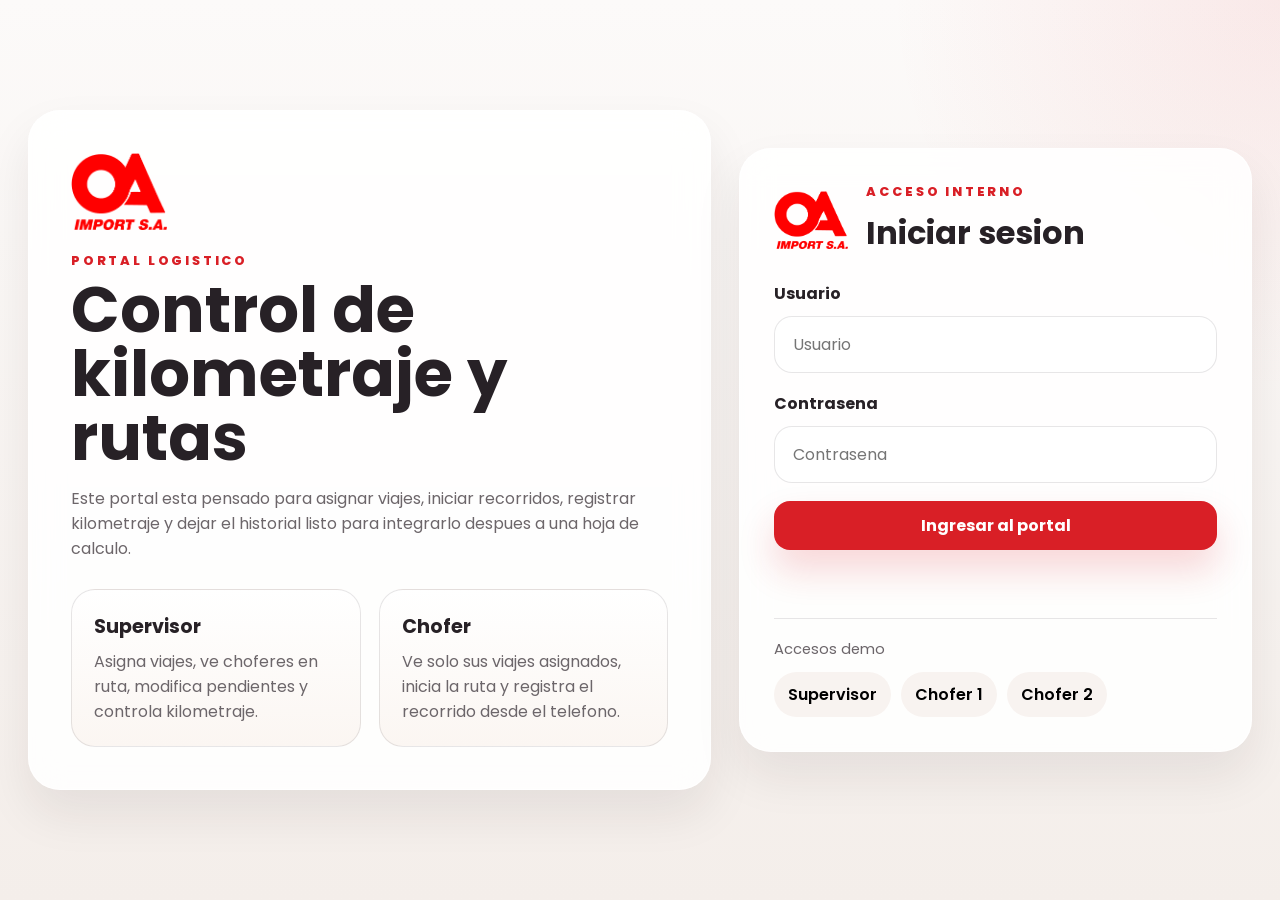
==== index.html @ 6c960598 "Add files via upload" ====
<!DOCTYPE html>
<html lang="es">
<head>
<meta charset="UTF-8">
<meta name="viewport" content="width=device-width, initial-scale=1.0">
<title>OA Import - Control de kilometraje</title>
<link rel="icon" href="favicon.ico" sizes="any">
<link rel="shortcut icon" href="favicon.ico" type="image/x-icon">
<link rel="preconnect" href="https://fonts.googleapis.com">
<link rel="preconnect" href="https://fonts.gstatic.com" crossorigin>
<link href="https://fonts.googleapis.com/css2?family=Poppins:wght@400;500;600;700;800&display=swap" rel="stylesheet">
<link rel="stylesheet" href="mileage.css">
</head>
<body class="mileage-page" data-page="login">
<main class="login-shell">
  <section class="login-showcase">
    <img src="logo.png" alt="Logo OA Import" class="showcase-logo">
    <p class="eyebrow">Portal logistico</p>
    <h1>Control de kilometraje y rutas</h1>
    <p class="showcase-copy">
      Este portal esta pensado para asignar viajes, iniciar recorridos, registrar kilometraje y
      dejar el historial listo para integrarlo despues a una hoja de calculo.
    </p>

    <div class="showcase-grid">
      <article class="mini-card">
        <h2>Supervisor</h2>
        <p>Asigna viajes, ve choferes en ruta, modifica pendientes y controla kilometraje.</p>
      </article>
      <article class="mini-card">
        <h2>Chofer</h2>
        <p>Ve solo sus viajes asignados, inicia la ruta y registra el recorrido desde el telefono.</p>
      </article>
    </div>
  </section>

  <section class="login-card">
    <div class="login-card__header">
      <img src="logo.png" alt="Logo OA Import" class="login-logo">
      <div>
        <p class="eyebrow">Acceso interno</p>
        <h2>Iniciar sesion</h2>
      </div>
    </div>

    <form id="loginForm" class="form-stack">
      <label class="field">
        <span>Usuario</span>
        <input type="text" id="loginUsername" placeholder="Usuario" required>
      </label>

      <label class="field">
        <span>Contrasena</span>
        <input type="password" id="loginPassword" placeholder="Contrasena" required>
      </label>

      <button type="submit" class="button button-primary button-block">Ingresar al portal</button>
      <p id="loginMessage" class="inline-message" aria-live="polite"></p>
    </form>

    <div class="demo-access">
      <p class="demo-access__title">Accesos demo</p>
      <button type="button" class="demo-chip" data-demo-user="supervisor.oa" data-demo-pass="Supervisor2026!">Supervisor</button>
      <button type="button" class="demo-chip" data-demo-user="chofer.raul" data-demo-pass="Chofer2026!">Chofer 1</button>
      <button type="button" class="demo-chip" data-demo-user="chofer.miguel" data-demo-pass="Chofer2026!">Chofer 2</button>
    </div>
  </section>
</main>

<script src="mileage-config.js"></script>
<script src="mileage-app.js"></script>
</body>
</html>
---- mileage.css ----
:root{
  --brand-red:#d91f26;
  --brand-red-dark:#a51419;
  --brand-ink:#272126;
  --brand-warm:#f4e9e3;
  --brand-warm-strong:#ead9d0;
  --brand-surface:#ffffff;
  --brand-soft:#f8f3f0;
  --brand-line:rgba(39,33,38,0.11);
  --brand-muted:#6c666a;
  --brand-green:#177f5d;
  --brand-amber:#946108;
  --brand-blue:#2056a6;
  --shadow-soft:0 24px 48px rgba(38,25,28,0.08);
  --shadow-card:0 18px 34px rgba(36,25,28,0.08);
}

*{
  box-sizing:border-box;
}

html{
  scroll-behavior:smooth;
}

body{
  margin:0;
  font-family:"Poppins",sans-serif;
  color:var(--brand-ink);
  background:
    radial-gradient(circle at top right,rgba(217,31,38,0.08),transparent 25%),
    linear-gradient(180deg,#fcfaf9 0%,#f4eeea 100%);
}

img{
  display:block;
  max-width:100%;
}

button,
input,
textarea,
select{
  font:inherit;
}

button{
  cursor:pointer;
}

[hidden]{
  display:none !important;
}

.eyebrow{
  margin:0 0 8px;
  font-size:0.8rem;
  font-weight:800;
  letter-spacing:0.22em;
  text-transform:uppercase;
  color:var(--brand-red);
}

.button{
  display:inline-flex;
  align-items:center;
  justify-content:center;
  min-height:48px;
  padding:12px 18px;
  border:none;
  border-radius:16px;
  font-weight:700;
  text-decoration:none;
  transition:transform 0.2s ease, box-shadow 0.2s ease, background 0.2s ease;
}

.button:hover{
  transform:translateY(-1px);
}

.button-primary{
  background:var(--brand-red);
  color:#fff;
  box-shadow:0 20px 36px rgba(217,31,38,0.18);
}

.button-primary:hover{
  background:var(--brand-red-dark);
}

.button-secondary{
  background:var(--brand-ink);
  color:#fff;
}

.button-block{
  width:100%;
}

.inline-message{
  min-height:24px;
  margin:0;
  color:var(--brand-muted);
  font-size:0.94rem;
}

.inline-message.is-error{
  color:var(--brand-red);
}

.inline-message.is-success{
  color:var(--brand-green);
}

.field{
  display:flex;
  flex-direction:column;
  gap:10px;
}

.field span{
  font-weight:700;
}

.field input,
.field textarea,
.field select{
  width:100%;
  border:1px solid var(--brand-line);
  border-radius:18px;
  background:#fff;
  padding:15px 18px;
  color:var(--brand-ink);
  outline:none;
  transition:border-color 0.2s ease, box-shadow 0.2s ease;
}

.field input:focus,
.field textarea:focus,
.field select:focus{
  border-color:rgba(217,31,38,0.5);
  box-shadow:0 0 0 4px rgba(217,31,38,0.09);
}

.form-stack{
  display:flex;
  flex-direction:column;
  gap:18px;
}

.form-grid{
  display:grid;
  grid-template-columns:repeat(2,minmax(0,1fr));
  gap:16px;
}

.form-actions{
  display:flex;
  flex-wrap:wrap;
  gap:12px;
  align-items:center;
}

.login-shell{
  width:min(100%,1360px);
  min-height:100vh;
  margin:0 auto;
  padding:28px;
  display:grid;
  grid-template-columns:1.2fr 0.9fr;
  gap:28px;
  align-items:center;
}

.login-showcase,
.login-card{
  background:rgba(255,255,255,0.88);
  border:1px solid rgba(255,255,255,0.9);
  border-radius:32px;
  box-shadow:var(--shadow-soft);
  backdrop-filter:blur(16px);
}

.login-showcase{
  padding:42px;
}

.showcase-logo{
  width:96px;
  margin-bottom:22px;
}

.login-showcase h1{
  max-width:11ch;
  margin:0 0 16px;
  font-size:clamp(2.4rem,5vw,4.4rem);
  line-height:1;
}

.showcase-copy{
  max-width:58ch;
  margin:0 0 28px;
  color:var(--brand-muted);
}

.showcase-grid{
  display:grid;
  grid-template-columns:repeat(2,minmax(0,1fr));
  gap:18px;
}

.mini-card{
  padding:22px;
  border-radius:24px;
  background:linear-gradient(180deg,#fff 0%,#fbf6f2 100%);
  border:1px solid var(--brand-line);
}

.mini-card h2{
  margin:0 0 8px;
  font-size:1.2rem;
}

.mini-card p{
  margin:0;
  color:var(--brand-muted);
}

.login-card{
  padding:34px;
}

.login-card__header{
  display:flex;
  align-items:center;
  gap:18px;
  margin-bottom:24px;
}

.login-logo{
  width:74px;
}

.login-card__header h2{
  margin:0;
  font-size:2rem;
}

.demo-access{
  margin-top:26px;
  padding-top:20px;
  border-top:1px solid var(--brand-line);
  display:flex;
  flex-wrap:wrap;
  gap:10px;
}

.demo-access__title{
  width:100%;
  margin:0 0 2px;
  font-size:0.92rem;
  color:var(--brand-muted);
}

.demo-chip{
  border:none;
  border-radius:999px;
  background:var(--brand-soft);
  padding:10px 14px;
  font-weight:600;
}

.app-shell{
  min-height:100vh;
  display:grid;
  grid-template-columns:292px 1fr;
}

.app-shell--driver{
  grid-template-columns:280px 1fr;
}

.app-sidebar{
  position:sticky;
  top:0;
  align-self:start;
  min-height:100vh;
  padding:26px 22px;
  border-right:1px solid var(--brand-line);
  background:rgba(255,255,255,0.92);
  backdrop-filter:blur(18px);
  display:flex;
  flex-direction:column;
  gap:24px;
}

.app-sidebar__brand{
  display:flex;
  align-items:center;
  gap:16px;
}

.app-logo{
  width:74px;
}

.app-sidebar__brand h1{
  margin:0;
  font-size:1.7rem;
}

.mobile-menu-toggle{
  display:none;
  width:100%;
  min-height:40px;
  padding:10px 12px;
  border:1px solid rgba(39,33,38,0.12);
  border-radius:14px;
  background:var(--brand-warm);
  color:var(--brand-ink);
  font-weight:700;
  text-align:left;
}

.mobile-menu-toggle::after{
  content:"+";
  float:right;
}

.mobile-menu-toggle.is-open::after{
  content:"x";
}

.app-nav{
  display:flex;
  flex-direction:column;
  gap:10px;
}

.nav-link{
  width:100%;
  text-align:left;
  padding:14px 16px;
  border:1px solid transparent;
  border-radius:16px;
  background:transparent;
  color:var(--brand-ink);
  font-weight:700;
}

.nav-link:hover{
  background:#f4eeea;
}

.nav-link.is-active{
  background:var(--brand-ink);
  color:#fff;
  box-shadow:var(--shadow-card);
}

.app-sidebar__footer{
  margin-top:auto;
}

.user-name{
  margin:0 0 14px;
  font-weight:700;
}

.app-main{
  padding:24px 28px 34px;
}

.app-topbar{
  display:flex;
  align-items:center;
  justify-content:space-between;
  gap:20px;
  margin-bottom:24px;
  padding:18px 22px;
  border-radius:24px;
  background:rgba(255,255,255,0.82);
  border:1px solid rgba(255,255,255,0.9);
  box-shadow:var(--shadow-card);
}

.app-topbar h2{
  margin:0;
  font-size:2rem;
}

.user-pill{
  display:inline-flex;
  align-items:center;
  gap:10px;
  padding:10px 14px;
  border-radius:999px;
  background:var(--brand-soft);
  font-weight:700;
}

.status-dot{
  width:10px;
  height:10px;
  border-radius:50%;
  background:var(--brand-green);
}

.view-section{
  display:none;
  gap:22px;
}

.view-section.is-active{
  display:grid;
}

.view-header{
  display:flex;
  align-items:flex-end;
  justify-content:space-between;
  gap:18px;
}

.view-header h3{
  margin:0;
  font-size:2.2rem;
}

.stats-grid{
  display:grid;
  grid-template-columns:repeat(3,minmax(0,1fr));
  gap:18px;
}

.stats-grid--four{
  grid-template-columns:repeat(4,minmax(0,1fr));
}

.stat-card,
.panel-card,
.trip-card{
  background:rgba(255,255,255,0.88);
  border-radius:28px;
  border:1px solid rgba(255,255,255,0.92);
  box-shadow:var(--shadow-card);
}

.stat-card{
  padding:24px;
}

.stat-card--action{
  width:100%;
  border:none;
  text-align:left;
  cursor:pointer;
}

.stat-card--action:hover,
.panel-card--action:hover{
  transform:translateY(-2px);
  box-shadow:0 22px 38px rgba(36,25,28,0.1);
}

.stat-label{
  display:block;
  margin-bottom:14px;
  color:var(--brand-muted);
  font-size:0.95rem;
  font-weight:600;
}

.stat-card strong{
  display:block;
  margin-bottom:8px;
  font-size:2.5rem;
  line-height:1;
}

.stat-card p{
  margin:0;
  color:var(--brand-muted);
}

.panel-card{
  padding:24px;
}

.panel-card--action{
  cursor:pointer;
}

.panel-card__header{
  display:flex;
  justify-content:space-between;
  align-items:flex-start;
  gap:18px;
  margin-bottom:18px;
}

.panel-card__header h4{
  margin:0;
  font-size:1.35rem;
}

.two-column-grid{
  display:grid;
  grid-template-columns:1.05fr 0.95fr;
  gap:18px;
}

.filter-bar{
  display:grid;
  gap:14px;
  margin-bottom:18px;
}

.filter-bar input{
  width:100%;
  border:1px solid var(--brand-line);
  border-radius:16px;
  background:#fff;
  padding:14px 16px;
}

.filter-bar--dual{
  grid-template-columns:2fr auto;
  align-items:center;
}

.stack-list,
.card-list{
  display:grid;
  gap:12px;
}

.card-list--single{
  grid-template-columns:1fr;
}

.summary-row,
.trip-summary,
.trip-card{
  padding:18px 20px;
  border-radius:22px;
  background:var(--brand-soft);
  border:1px solid rgba(39,33,38,0.08);
}

.summary-row,
.trip-summary{
  display:grid;
  gap:8px;
}

.summary-row--action,
.trip-summary--action{
  width:100%;
  border:none;
  text-align:left;
  cursor:pointer;
  transition:transform 0.2s ease, box-shadow 0.2s ease, background 0.2s ease;
}

.summary-row--action:hover,
.trip-summary--action:hover{
  transform:translateY(-1px);
  box-shadow:0 16px 26px rgba(36,25,28,0.09);
}

.summary-row__top,
.trip-card__top{
  display:flex;
  align-items:flex-start;
  justify-content:space-between;
  gap:18px;
}

.summary-row h5,
.trip-card h4,
.trip-summary h5{
  margin:0;
  font-size:1.05rem;
}

.summary-row p,
.trip-card p,
.trip-summary p{
  margin:0;
  color:var(--brand-muted);
}

.trip-card{
  display:grid;
  gap:16px;
}

.trip-card__meta{
  display:grid;
  grid-template-columns:repeat(2,minmax(0,1fr));
  gap:12px 18px;
}

.trip-card__meta-item{
  display:grid;
  gap:4px;
}

.trip-card__meta-item span{
  color:var(--brand-muted);
  font-size:0.82rem;
  font-weight:700;
  text-transform:uppercase;
  letter-spacing:0.08em;
}

.trip-card__meta-item strong{
  font-weight:600;
}

.status-badge{
  display:inline-flex;
  align-items:center;
  justify-content:center;
  min-height:32px;
  padding:6px 12px;
  border-radius:999px;
  font-size:0.82rem;
  font-weight:800;
  background:#ece6e2;
  color:var(--brand-ink);
}

.status-badge--pending{
  background:#fae4c6;
  color:#8a5a08;
}

.status-badge--progress{
  background:#dce7fb;
  color:var(--brand-blue);
}

.status-badge--success{
  background:#dff6eb;
  color:#0d7a54;
}

.status-badge--warm{
  background:var(--brand-warm);
  color:#7c4f08;
}

.trip-card__route{
  display:grid;
  gap:12px;
  padding:14px;
  border-radius:18px;
  background:#fff;
  border:1px solid rgba(39,33,38,0.08);
}

.route-preview{
  width:100%;
  min-height:160px;
  border-radius:18px;
  overflow:hidden;
  background:
    linear-gradient(180deg,rgba(255,255,255,0.2),rgba(255,255,255,0.2)),
    repeating-linear-gradient(90deg,transparent 0 23%,rgba(39,33,38,0.04) 23% 24%),
    repeating-linear-gradient(180deg,transparent 0 23%,rgba(39,33,38,0.04) 23% 24%),
    linear-gradient(180deg,#fff 0%,#f8f3f0 100%);
  border:1px solid rgba(39,33,38,0.08);
}

.route-preview svg{
  width:100%;
  height:100%;
  display:block;
}

.route-preview__empty{
  display:grid;
  place-items:center;
  min-height:160px;
  color:var(--brand-muted);
  font-size:0.92rem;
}

.route-actions{
  display:flex;
  flex-wrap:wrap;
  gap:10px;
}

.route-stats{
  display:grid;
  grid-template-columns:repeat(3,minmax(0,1fr));
  gap:10px;
}

.route-stat{
  padding:12px;
  border-radius:16px;
  background:var(--brand-soft);
  display:grid;
  gap:2px;
}

.route-stat span{
  color:var(--brand-muted);
  font-size:0.8rem;
  font-weight:700;
  text-transform:uppercase;
  letter-spacing:0.06em;
}

.route-stat strong{
  font-size:1rem;
}

.empty-state{
  display:grid;
  place-items:center;
  min-height:220px;
  text-align:center;
  color:var(--brand-muted);
}

.route-view-shell{
  width:min(100%,1380px);
  min-height:100vh;
  margin:0 auto;
  padding:24px 28px 34px;
  display:grid;
  gap:18px;
}

.route-view-hero{
  display:flex;
  align-items:center;
  justify-content:space-between;
  gap:20px;
  padding:24px 28px;
}

.route-view-brand{
  display:flex;
  align-items:center;
  gap:18px;
}

.route-view-brand img{
  width:78px;
}

.route-view-brand h1{
  margin:0 0 8px;
  font-size:2.2rem;
}

.route-view-brand p{
  margin:0;
  color:var(--brand-muted);
}

.route-view-actions{
  display:flex;
  flex-wrap:wrap;
  gap:12px;
  justify-content:flex-end;
}

.route-view-layout{
  display:grid;
  grid-template-columns:1.05fr 1fr;
  gap:18px;
}

.route-summary-card,
.route-map-card,
.route-points-card{
  display:grid;
  gap:16px;
}

.route-summary-card{
  align-content:start;
}

.route-summary-header{
  display:flex;
  align-items:flex-start;
  justify-content:space-between;
  gap:16px;
}

.route-summary-grid{
  display:grid;
  grid-template-columns:repeat(2,minmax(0,1fr));
  gap:12px 16px;
}

.route-summary-item{
  padding:14px 16px;
  border-radius:18px;
  border:1px solid rgba(39,33,38,0.08);
  background:var(--brand-soft);
  display:grid;
  gap:4px;
}

.route-summary-item span{
  color:var(--brand-muted);
  font-size:0.78rem;
  font-weight:700;
  letter-spacing:0.08em;
  text-transform:uppercase;
}

.route-summary-item strong{
  font-size:1rem;
}

.route-map-stage{
  min-height:360px;
  border-radius:24px;
  overflow:hidden;
  border:1px solid rgba(39,33,38,0.08);
  background:linear-gradient(180deg,#fff 0%,#f8f3f0 100%);
}

.route-map-stage--embed{
  min-height:360px;
}

.route-map-fallback{
  display:grid;
  gap:12px;
  align-content:start;
  padding:18px;
}

.route-map-fallback p{
  margin:0;
  color:var(--brand-muted);
}

.route-point-list{
  display:grid;
  gap:10px;
  max-height:560px;
  overflow:auto;
  padding-right:6px;
}

.route-point-row{
  display:grid;
  grid-template-columns:auto 1fr auto;
  gap:12px;
  align-items:start;
  padding:12px 14px;
  border-radius:18px;
  border:1px solid rgba(39,33,38,0.08);
  background:var(--brand-soft);
}

.route-point-order{
  width:34px;
  height:34px;
  border-radius:999px;
  display:grid;
  place-items:center;
  background:rgba(217,31,38,0.1);
  color:var(--brand-red);
  font-weight:800;
  font-size:0.8rem;
}

.route-point-row h4{
  margin:0 0 4px;
  font-size:0.96rem;
}

.route-point-row p{
  margin:0;
  color:var(--brand-muted);
  font-size:0.9rem;
}

.route-point-chip{
  display:inline-flex;
  align-items:center;
  justify-content:center;
  min-height:28px;
  padding:4px 10px;
  border-radius:999px;
  background:#fff;
  border:1px solid rgba(39,33,38,0.08);
  font-size:0.8rem;
  font-weight:700;
  color:var(--brand-ink);
}

.app-notice{
  position:fixed;
  right:24px;
  bottom:24px;
  z-index:1250;
  display:flex;
  align-items:flex-start;
  gap:14px;
  width:min(420px,calc(100vw - 32px));
  padding:18px 18px 18px 20px;
  border:1px solid rgba(23,127,93,0.18);
  border-radius:22px;
  background:rgba(255,255,255,0.97);
  box-shadow:0 24px 44px rgba(20,28,23,0.14);
}

.app-notice::before{
  content:"";
  width:12px;
  min-width:12px;
  height:12px;
  margin-top:5px;
  border-radius:50%;
  background:var(--brand-green);
  box-shadow:0 0 0 8px rgba(23,127,93,0.12);
}

.app-notice__body{
  display:grid;
  gap:4px;
  min-width:0;
}

.app-notice__body strong{
  font-size:1rem;
}

.app-notice__body p{
  margin:0;
  color:var(--brand-muted);
  line-height:1.45;
}

.app-notice__close{
  flex:0 0 auto;
  width:34px;
  height:34px;
  border:none;
  border-radius:999px;
  background:var(--brand-soft);
  color:var(--brand-ink);
  font-size:0.95rem;
  font-weight:800;
}

@media (max-width:1200px){
  .app-shell,
  .app-shell--driver{
    grid-template-columns:250px 1fr;
  }

  .two-column-grid{
    grid-template-columns:1fr;
  }

  .stats-grid--four{
    grid-template-columns:repeat(2,minmax(0,1fr));
  }

  .route-view-layout{
    grid-template-columns:1fr;
  }
}

@media (max-width:980px){
  .login-shell{
    grid-template-columns:1fr;
  }

  .app-shell,
  .app-shell--driver{
    grid-template-columns:1fr;
  }

  .app-sidebar{
    position:static;
    min-height:auto;
    border-right:none;
    border-bottom:1px solid var(--brand-line);
  }

  .form-grid,
  .trip-card__meta{
    grid-template-columns:1fr;
  }
}

@media (max-width:700px){
  .login-shell,
  .app-main{
    padding:18px;
  }

  .login-showcase,
  .login-card,
  .panel-card,
  .stat-card,
  .trip-card{
    border-radius:24px;
  }

  .showcase-grid,
  .stats-grid,
  .stats-grid--four,
  .filter-bar--dual,
  .route-stats{
    grid-template-columns:1fr;
  }

  .app-topbar{
    flex-direction:column;
    align-items:flex-start;
  }

  .view-header{
    flex-direction:column;
    align-items:flex-start;
  }

  .route-view-hero{
    flex-direction:column;
    align-items:flex-start;
  }

  .route-summary-grid{
    grid-template-columns:1fr;
  }
}

@media (max-width:640px){
  body.mileage-page{
    font-size:14px;
    background:#f7f1ed;
  }

  .app-shell,
  .app-shell--driver{
    display:block;
  }

  .app-sidebar{
    padding:12px 12px 10px;
    gap:10px;
    background:rgba(255,255,255,0.98);
  }

  .app-sidebar__brand{
    gap:8px;
  }

  .app-logo{
    width:48px;
  }

  .app-sidebar__brand h1{
    font-size:1.05rem;
    line-height:1;
  }

  .app-sidebar__brand .eyebrow{
    margin-bottom:4px;
    font-size:0.62rem;
    letter-spacing:0.18em;
  }

  .mobile-menu-toggle{
    display:inline-flex;
    align-items:center;
    justify-content:space-between;
    min-height:34px;
    padding:7px 10px;
    border-radius:11px;
    font-size:0.78rem;
  }

  .app-nav{
    display:none;
    grid-template-columns:1fr;
    gap:4px;
  }

  .app-nav.is-open{
    display:grid;
    padding:6px;
    border:1px solid rgba(39,33,38,0.07);
    border-radius:14px;
    background:rgba(248,243,240,0.9);
  }

  .nav-link{
    min-height:32px;
    padding:7px 9px;
    border-radius:10px;
    font-size:0.76rem;
    line-height:1.15;
    font-weight:600;
  }

  .nav-link.is-active{
    box-shadow:none;
  }

  .app-sidebar__footer{
    margin-top:2px;
  }

  .user-name{
    display:none;
  }

  .app-sidebar__footer .button{
    min-height:34px;
    padding:7px 10px;
    border-radius:11px;
    font-size:0.78rem;
    width:100%;
  }

  .app-main{
    padding:10px 12px 18px;
  }

  .app-topbar{
    margin-bottom:10px;
    padding:10px 12px;
    border-radius:16px;
    gap:8px;
  }

  .app-topbar .eyebrow{
    margin-bottom:4px;
    font-size:0.62rem;
    letter-spacing:0.18em;
  }

  .app-topbar h2{
    font-size:1.05rem;
    line-height:1.12;
  }

  .user-pill{
    padding:6px 10px;
    font-size:0.78rem;
  }

  .view-section{
    gap:10px;
  }

  .view-header .eyebrow{
    margin-bottom:4px;
    font-size:0.62rem;
    letter-spacing:0.18em;
  }

  .view-header h3{
    font-size:1.2rem;
    line-height:1.05;
  }

  .stats-grid,
  .stats-grid--four{
    grid-template-columns:repeat(2,minmax(0,1fr));
    gap:8px;
  }

  .stat-card,
  .panel-card,
  .trip-card{
    padding:12px;
    border-radius:16px;
  }

  .stat-label{
    margin-bottom:6px;
    font-size:0.72rem;
  }

  .stat-card strong{
    margin-bottom:2px;
    font-size:1.35rem;
  }

  .stat-card p,
  .summary-row p,
  .trip-card p,
  .trip-summary p{
    font-size:0.76rem;
    line-height:1.28;
  }

  .panel-card__header{
    gap:10px;
    margin-bottom:10px;
  }

  .panel-card__header h4{
    font-size:0.95rem;
  }

  .form-stack{
    gap:10px;
  }

  .field{
    gap:5px;
  }

  .field span{
    font-size:0.8rem;
  }

  .field input,
  .field textarea,
  .field select,
  .filter-bar input{
    padding:10px 12px;
    border-radius:12px;
    font-size:0.84rem;
  }

  .button{
    min-height:34px;
    padding:7px 10px;
    border-radius:11px;
    font-size:0.78rem;
  }

  .trip-card__route{
    padding:10px;
    border-radius:14px;
  }

  .route-preview,
  .route-preview__empty{
    min-height:110px;
  }

  .summary-row,
  .trip-summary{
    padding:10px 11px;
    border-radius:14px;
  }

  .summary-row h5,
  .trip-card h4,
  .trip-summary h5{
    font-size:0.86rem;
  }

  .trip-card__top,
  .summary-row__top{
    gap:10px;
  }

  .trip-card__meta{
    gap:8px 10px;
  }

  .trip-card__meta-item span{
    font-size:0.68rem;
  }

  .trip-card__meta-item strong{
    font-size:0.82rem;
  }

  .route-actions{
    gap:8px;
    display:grid;
    grid-template-columns:repeat(2,minmax(0,1fr));
  }

  .route-actions .button{
    width:100%;
  }

  .route-stats{
    grid-template-columns:1fr;
    gap:8px;
  }

  .route-stat{
    padding:10px;
    border-radius:14px;
  }

  .route-stat span{
    font-size:0.68rem;
  }

  .route-stat strong{
    font-size:0.82rem;
  }

  .status-badge{
    min-height:22px;
    padding:3px 8px;
    font-size:0.64rem;
  }

  .app-notice{
    right:14px;
    bottom:14px;
    padding:14px 14px 14px 16px;
    border-radius:18px;
  }

  .app-notice__body strong{
    font-size:0.92rem;
  }

  .app-notice__body p{
    font-size:0.82rem;
  }

  .route-view-shell{
    padding:12px;
    gap:10px;
  }

  .route-view-hero{
    padding:14px;
    border-radius:18px;
    gap:12px;
  }

  .route-view-brand{
    gap:10px;
  }

  .route-view-brand img{
    width:52px;
  }

  .route-view-brand h1{
    margin-bottom:4px;
    font-size:1.15rem;
    line-height:1.08;
  }

  .route-view-brand p{
    font-size:0.8rem;
    line-height:1.35;
  }

  .route-view-actions{
    width:100%;
    gap:8px;
  }

  .route-view-actions .button{
    flex:1 1 0;
  }

  .route-summary-card,
  .route-map-card,
  .route-points-card{
    padding:12px;
    border-radius:16px;
  }

  .route-map-stage,
  .route-map-stage--embed{
    min-height:220px;
    border-radius:16px;
  }

  .route-map-fallback{
    padding:12px;
  }

  .route-point-list{
    max-height:none;
    gap:8px;
    padding-right:0;
  }

  .route-point-row{
    grid-template-columns:30px 1fr;
    gap:8px;
    padding:10px;
    border-radius:14px;
  }

  .route-point-order{
    width:30px;
    height:30px;
    font-size:0.72rem;
  }

  .route-point-chip{
    grid-column:2;
    justify-self:start;
    min-height:24px;
    padding:3px 8px;
    font-size:0.74rem;
  }

  body[data-page="chofer"] .mobile-menu-toggle,
  body[data-page="chofer"] .app-nav{
    display:none !important;
  }

  body[data-page="chofer"] .app-sidebar{
    gap:8px;
  }

  body[data-page="chofer"] .app-topbar{
    align-items:flex-start;
  }
}
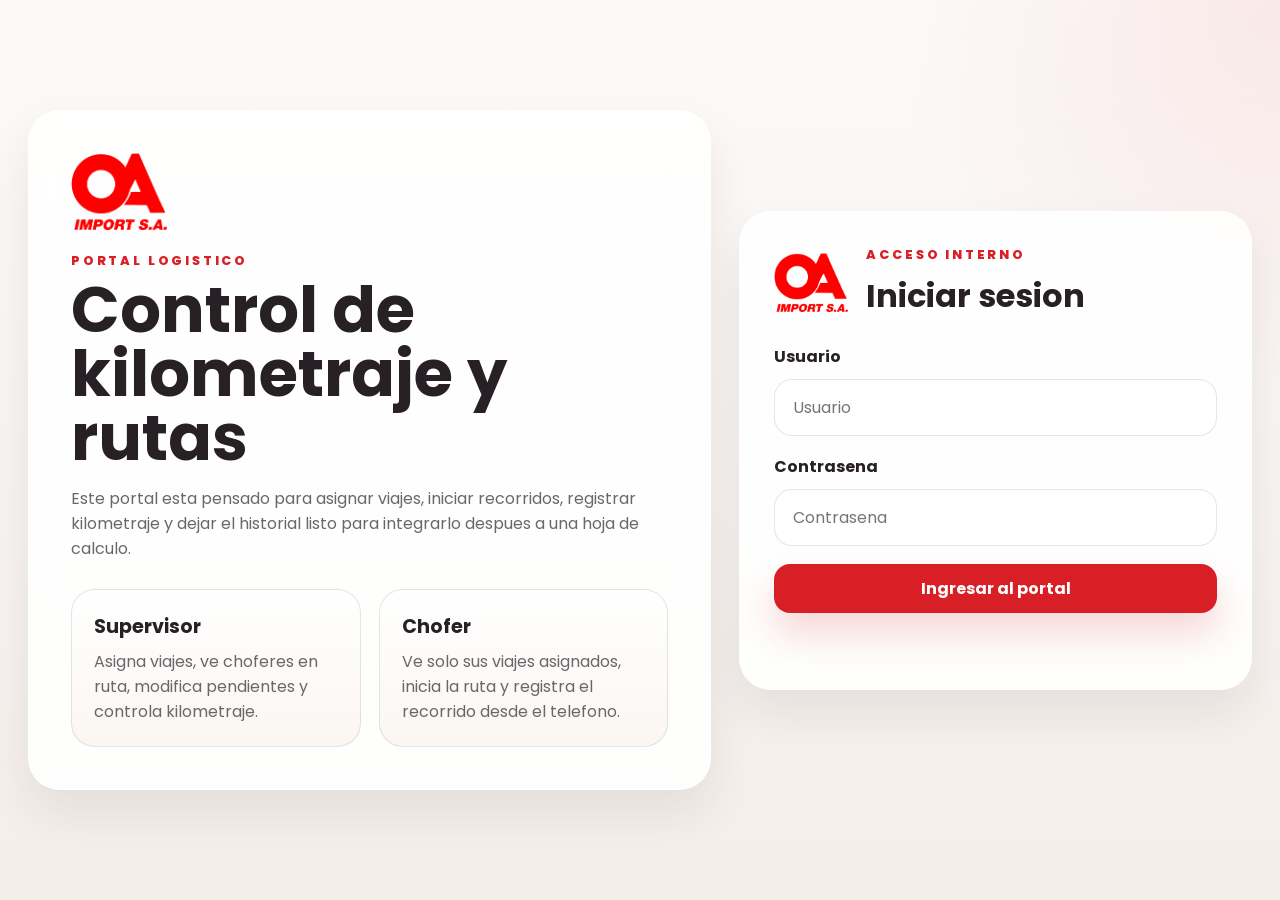
==== commit de575367: "Add files via upload" ====
--- a/index.html
+++ b/index.html
@@ -57,13 +57,6 @@
       <button type="submit" class="button button-primary button-block">Ingresar al portal</button>
       <p id="loginMessage" class="inline-message" aria-live="polite"></p>
     </form>
-
-    <div class="demo-access">
-      <p class="demo-access__title">Accesos demo</p>
-      <button type="button" class="demo-chip" data-demo-user="supervisor.oa" data-demo-pass="Supervisor2026!">Supervisor</button>
-      <button type="button" class="demo-chip" data-demo-user="chofer.raul" data-demo-pass="Chofer2026!">Chofer 1</button>
-      <button type="button" class="demo-chip" data-demo-user="chofer.miguel" data-demo-pass="Chofer2026!">Chofer 2</button>
-    </div>
   </section>
 </main>
 
--- a/mileage.css
+++ b/mileage.css
@@ -122,6 +122,23 @@
   font-weight:700;
 }
 
+.field-helper{
+  color:var(--brand-muted);
+  font-size:0.82rem;
+  line-height:1.4;
+}
+
+.field--catalog select{
+  background:
+    linear-gradient(180deg,#ffffff 0%,#fcf7f4 100%);
+  border-color:rgba(217,31,38,0.12);
+  font-weight:600;
+}
+
+.field--catalog select:focus{
+  border-color:rgba(217,31,38,0.42);
+}
+
 .field input,
 .field textarea,
 .field select{
@@ -661,31 +678,20 @@
   border:1px solid rgba(39,33,38,0.08);
 }
 
-.route-preview{
-  width:100%;
-  min-height:160px;
-  border-radius:18px;
-  overflow:hidden;
-  background:
-    linear-gradient(180deg,rgba(255,255,255,0.2),rgba(255,255,255,0.2)),
-    repeating-linear-gradient(90deg,transparent 0 23%,rgba(39,33,38,0.04) 23% 24%),
-    repeating-linear-gradient(180deg,transparent 0 23%,rgba(39,33,38,0.04) 23% 24%),
-    linear-gradient(180deg,#fff 0%,#f8f3f0 100%);
-  border:1px solid rgba(39,33,38,0.08);
-}
-
-.route-preview svg{
-  width:100%;
-  height:100%;
-  display:block;
-}
-
-.route-preview__empty{
-  display:grid;
-  place-items:center;
-  min-height:160px;
-  color:var(--brand-muted);
-  font-size:0.92rem;
+.trip-card__route-heading{
+  display:grid;
+  gap:4px;
+}
+
+.trip-card__route-heading strong{
+  font-size:0.98rem;
+}
+
+.trip-card__route-heading p{
+  margin:0;
+  color:var(--brand-muted);
+  font-size:0.86rem;
+  line-height:1.4;
 }
 
 .route-actions{
@@ -1246,11 +1252,6 @@
     border-radius:14px;
   }
 
-  .route-preview,
-  .route-preview__empty{
-    min-height:110px;
-  }
-
   .summary-row,
   .trip-summary{
     padding:10px 11px;
